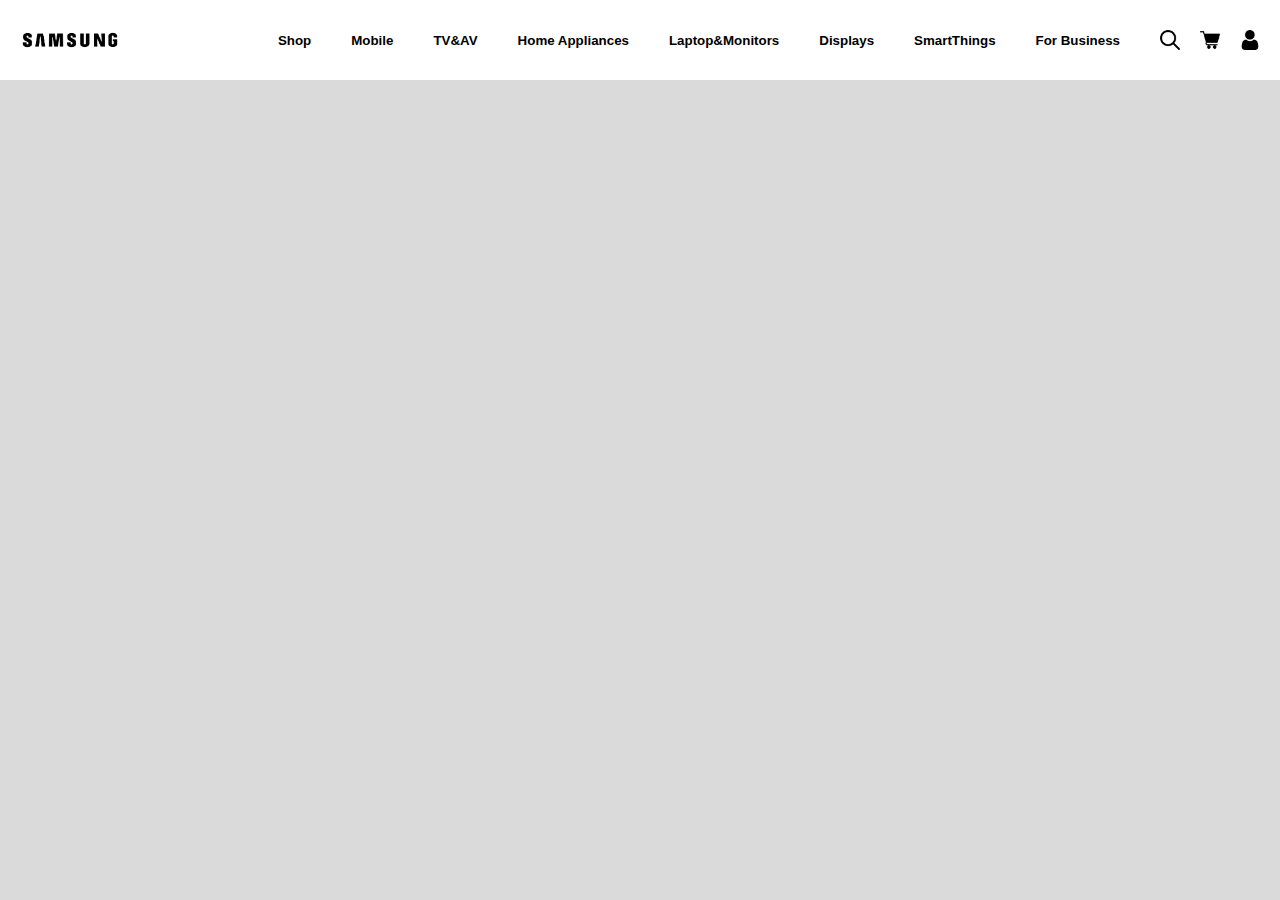
==== index.html @ a19978fe "1" ====
<!DOCTYPE html>
<html lang="en">
<head>
    <meta charset="UTF-8">
    <meta http-equiv="X-UA-Compatible" content="IE=edge">
    <meta name="viewport" content="width=device-width, initial-scale=1.0">
    <link rel="stylesheet" href="style.css">
    <link rel="window icon" href="images/s.png">
    <title>Samsung INDIA</title>
</head>
<body>
    <header>
        <div class="header">
        <div class="headerlogo"><img class="header_logo" src="images/samsunglogo.png"></div>
        <div class="sub_headings">
            <ul class="menu_list_left">
                <li class="list" id="shop">
                    <button class="list_btn" onmouseover="hoverdown_shop()" onmouseleave="hoverup_shop()" type="button">Shop</button>
                    <div class="menu_container" id="menu_container_shop">
                        <ul class="menu_container_list">
                            <li class="container_list">gdbbsgfb</li>
                            <li class="container_list">gdbbsgfb</li>
                            <li class="container_list">gdbbsgfb</li>
                            <li class="container_list">gdbbsgfb</li>
                            <li class="container_list">gdbbsgfb</li>
                            <li class="container_list">gdbbsgfb</li>
                            <li class="container_list">gdbbsgfb</li>
                        </ul>
                    </div>
                </li>
                <li class="list" id="mobile">
                    <button class="list_btn"  onmouseover="hoverdown_mobile()" onmouseleave="hoverup_mobile()" type="button">Mobile</button>
                    <div class="menu_container" id="menu_container_mobile">
                        <ul class="menu_container_list">
                            <li class="container_list">gdbbsgfb</li>
                            <li class="container_list">gdbbsgfb</li>
                            <li class="container_list">gdbbsgfb</li>
                            <li class="container_list">gdbbsgfb</li>
                            <li class="container_list">gdbbsgfb</li>
                            <li class="container_list">gdbbsgfb</li>
                            <li class="container_list">gdbbsgfb</li>
                        </ul>
                    </div>
                </li>
                <li class="list" id="tv_av">
                    <button class="list_btn"  onmouseover="hoverdown_tvav()" onmouseleave="hoverup_tvav()" type="button">TV&AV</button>
                    <div class="menu_container" id="menu_container_tvav">
                        <ul class="menu_container_list">
                            <li class="container_list">gdbbsgfb</li>
                            <li class="container_list">gdbbsgfb</li>
                            <li class="container_list">gdbbsgfb</li>
                            <li class="container_list">gdbbsgfb</li>
                            <li class="container_list">gdbbsgfb</li>
                            <li class="container_list">gdbbsgfb</li>
                            <li class="container_list">gdbbsgfb</li>
                        </ul>
                    </div>
                </li>
                <li class="list" id="homeapp">
                    <button class="list_btn"  onmouseover="hoverdown_ha()" onmouseleave="hoverup_ha()" type="button">Home Appliances</button>
                    <div class="menu_container" id="menu_container_ha">
                        <ul class="menu_container_list">
                            <li class="container_list">gdbbsgfb</li>
                            <li class="container_list">gdbbsgfb</li>
                            <li class="container_list">gdbbsgfb</li>
                            <li class="container_list">gdbbsgfb</li>
                            <li class="container_list">gdbbsgfb</li>
                            <li class="container_list">gdbbsgfb</li>
                            <li class="container_list">gdbbsgfb</li>
                        </ul>
                    </div>
                </li>
                <li class="list" id="lap_monitors">
                    <button class="list_btn"  onmouseover="hoverdown_lm()" onmouseleave="hoverup_lm()" type="button">Laptop&Monitors</button>
                    <div class="menu_container" id="menu_container_lm">
                        <ul class="menu_container_list">
                            <li class="container_list">gdbbsgfb</li>
                            <li class="container_list">gdbbsgfb</li>
                            <li class="container_list">gdbbsgfb</li>
                            <li class="container_list">gdbbsgfb</li>
                            <li class="container_list">gdbbsgfb</li>
                            <li class="container_list">gdbbsgfb</li>
                            <li class="container_list">gdbbsgfb</li>
                        </ul>
                    </div>
                </li>
                <li class="list" id="displays">
                    <button class="list_btn"  onmouseover="hoverdown_display()" onmouseleave="hoverup_display()" type="button">Displays</button>
                    <div class="menu_container" id="menu_container_display">
                        <ul class="menu_container_list">
                            <li class="container_list">gdbbsgfb</li>
                            <li class="container_list">gdbbsgfb</li>
                            <li class="container_list">gdbbsgfb</li>
                            <li class="container_list">gdbbsgfb</li>
                            <li class="container_list">gdbbsgfb</li>
                            <li class="container_list">gdbbsgfb</li>
                            <li class="container_list">gdbbsgfb</li>
                        </ul>
                    </div>
                </li>
                <li class="list" id="smart_things">
                    <button class="list_btn"  onmouseover="hoverdown_st()" onmouseleave="hoverup_st()" type="button">SmartThings</button>
                    <div class="menu_container" id="menu_container_st">
                        <ul class="menu_container_list">
                            <li class="container_list">gdbbsgfb</li>
                            <li class="container_list">gdbbsgfb</li>
                            <li class="container_list">gdbbsgfb</li>
                            <li class="container_list">gdbbsgfb</li>
                            <li class="container_list">gdbbsgfb</li>
                            <li class="container_list">gdbbsgfb</li>
                            <li class="container_list">gdbbsgfb</li>
                        </ul>
                    </div>
                </li>
            </ul>
            <ul class="menu_list_right">
                <li class="list" id="forbusiness">
                    <button class="list_btn"  type="button">For Business</button>
                </li>
                <img class="searchlogo" src="images/search.png">
                <img class="searchlogo" src="images/shopping-cart.png">
                <img class="searchlogo" src="images/user.png">
            </ul>
        </div>
        </div>
    </header>
    <script src="script.js"></script>
</body>
</html>
---- style.css ----
*{
    margin: 0;
    padding: 0;
    font-family:'Franklin Gothic Medium', 'Arial Narrow', Arial, sans-serif;
    box-sizing: border-box;
}
body{
    background-color: rgb(218, 218, 218);
}
.header{
    padding: 20px;
    gap: 2%;
    height: 80px;
    display: flex;
    flex-direction: row;
    flex-wrap: wrap;
    align-items: center;
    justify-content: space-between;
    background-color: white;
    z-index: 3;
}
.headerlogo{
    display: flex;
    align-items: center; 
}
.header_logo{
    width: 100px;
}
ul>li{
    list-style-type: none;
}
.sub_headings{
    display: flex;
    flex-wrap: wrap;
}
.menu_list_left{
    display: flex;
    flex-wrap: wrap;
    align-items: center;
}
.list{
    display: flex;
    flex-direction: column;
}
.menu_container{
    position: absolute;
    z-index: 2;
    display: block;
    background-color: #f6f6f6;
    padding-left: 90px;
    padding-right: 90px;
    padding-top: 20px;
    padding-bottom: 20px;
    border-bottom-left-radius: 20px;
    border-bottom-right-radius: 20px;
    transition: 300ms;
}
#menu_container_shop{
    top: -272px;
}
#menu_container_mobile{
    top: -272px;
}
#menu_container_tvav{
    top: -272px;
}
#menu_container_ha{
    top: -272px;
}
#menu_container_lm{
    top: -272px;
}
#menu_container_display{
    top: -272px;
}
#menu_container_st{
    top: -272px;
}

.container_list{
    padding: 3px;
}
.list_btn{
    z-index: 3;
    cursor: pointer;
    font-weight: bolder;
    border: 0px;
    padding-left: 20px;
    padding-right: 20px;
    background-color: white;
    border-radius: 50px;
    height: 25px;
}
.list_btn:hover{
    background-color: black;
    color: white;
}
.menu_list_right{
    display: flex;
    align-items: center;
    flex-wrap: wrap;
    gap: 20px;
}
.searchlogo{
    width: 20px;
    cursor: pointer;
}
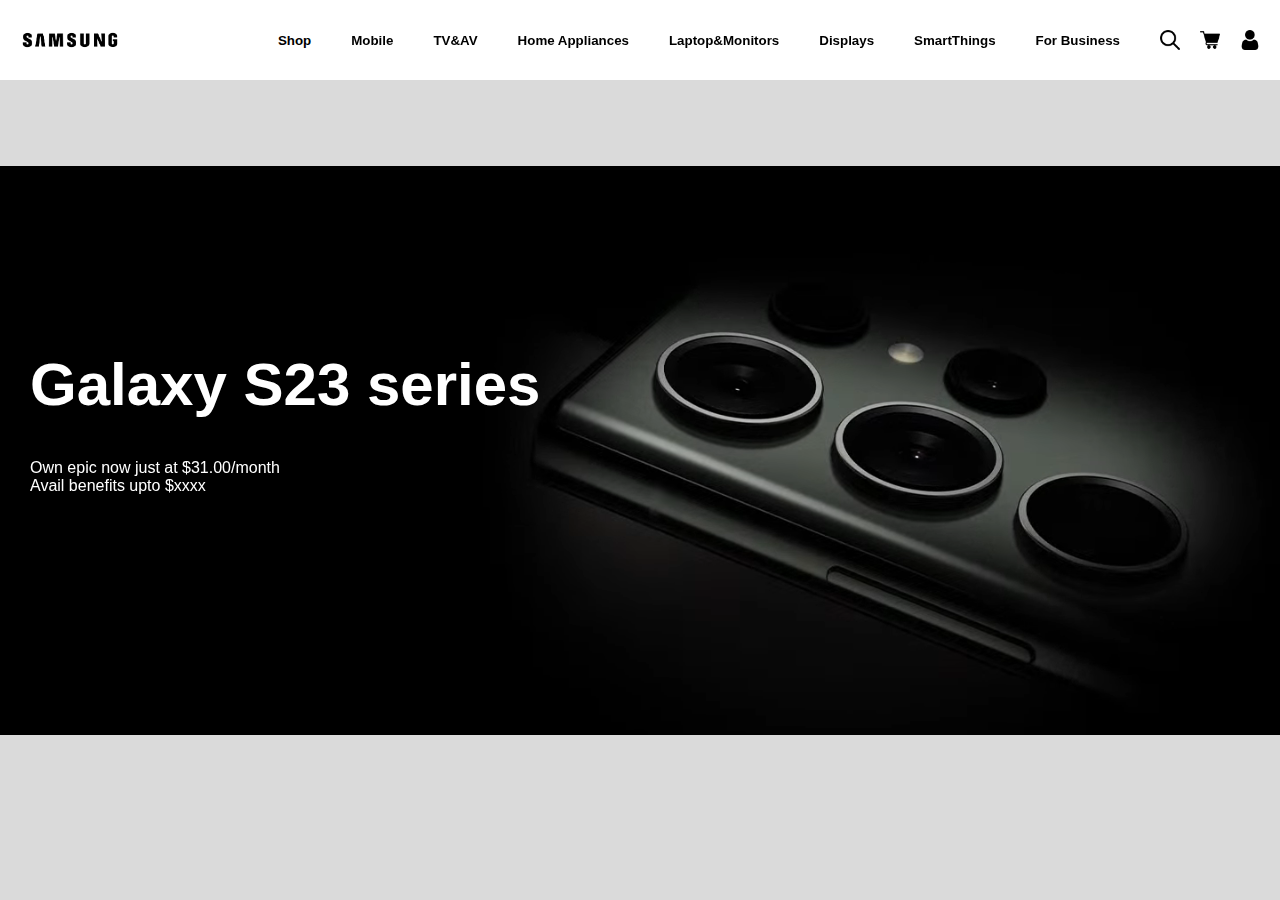
==== commit 7441d739: "2" ====
--- a/index.html
+++ b/index.html
@@ -124,6 +124,19 @@
         </div>
         </div>
     </header>
+
+    <main>
+        <div class="container1">
+            <video class="video-player" style="width: 100%; height: 100%;" loop muted autoplay = "autoplay"><source src="images/s23video.webm" type="video/mp4"></video>
+            <div class="card1">
+                <h1>Galaxy S23 series</h1>
+                <div class="card_para">
+                    <p>Own epic now just at $31.00/month</p>
+                    <p>Avail benefits upto $xxxx</p>
+                </div>
+            </div>
+        </div>
+    </main>
     <script src="script.js"></script>
 </body>
 </html>--- a/style.css
+++ b/style.css
@@ -104,4 +104,34 @@
 .searchlogo{
     width: 20px;
     cursor: pointer;
+}
+.container1{
+    color: white;
+    display: flex;
+    flex-wrap: wrap;
+}
+.video-player{
+    top: 0%;
+    position: absolute;
+    z-index: 1;
+}
+.card1{
+    top: 240px;
+    padding: 30px;
+    display: flex;
+    flex-direction: column;
+    gap: 40px;
+    position: relative;
+    z-index: 2;
+    flex-wrap: wrap;
+}
+.card1>h1{
+    font-size: 60px;
+}
+.card1>p{
+    font-weight: 100;
+}
+.card_para{
+    position: relative;
+    z-index: 2;
 }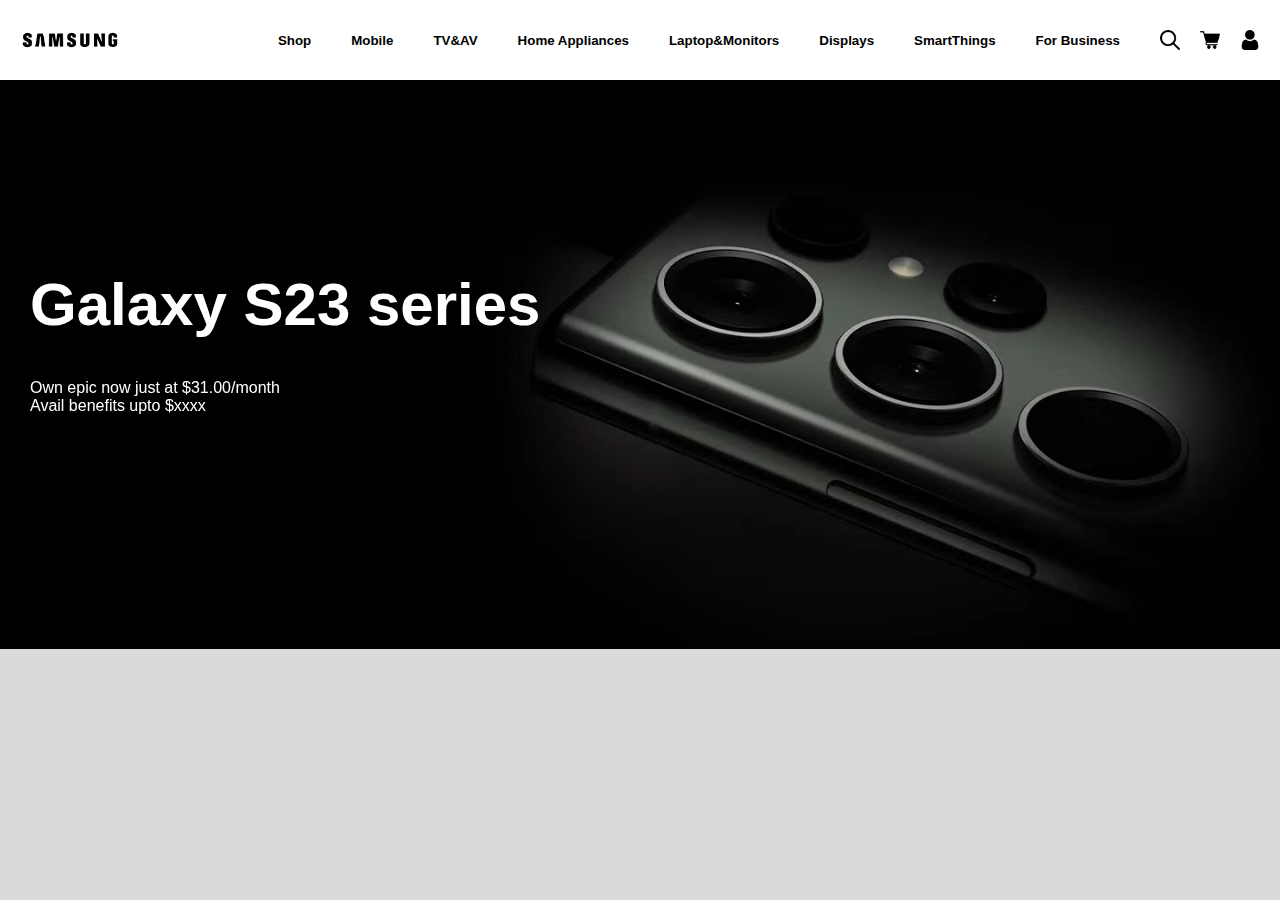
==== commit 1c8e7f0b: "3" ====
--- a/index.html
+++ b/index.html
@@ -11,7 +11,7 @@
 <body>
     <header>
         <div class="header">
-        <div class="headerlogo"><img class="header_logo" src="images/samsunglogo.png"></div>
+        <div class="headerlogo"><img class="header_logo" src="images/samsunglogo.png" onclick="dark_mode()"></div>
         <div class="sub_headings">
             <ul class="menu_list_left">
                 <li class="list" id="shop">
--- a/style.css
+++ b/style.css
@@ -6,6 +6,11 @@
 }
 body{
     background-color: rgb(218, 218, 218);
+    color: black;
+}
+.darkmode{
+    background-color: #252525;
+    color: white;
 }
 .header{
     padding: 20px;
@@ -112,7 +117,7 @@
 }
 .video-player{
     top: 0%;
-    position: absolute;
+    position: relative;
     z-index: 1;
 }
 .card1{
@@ -121,7 +126,7 @@
     display: flex;
     flex-direction: column;
     gap: 40px;
-    position: relative;
+    position: absolute;
     z-index: 2;
     flex-wrap: wrap;
 }
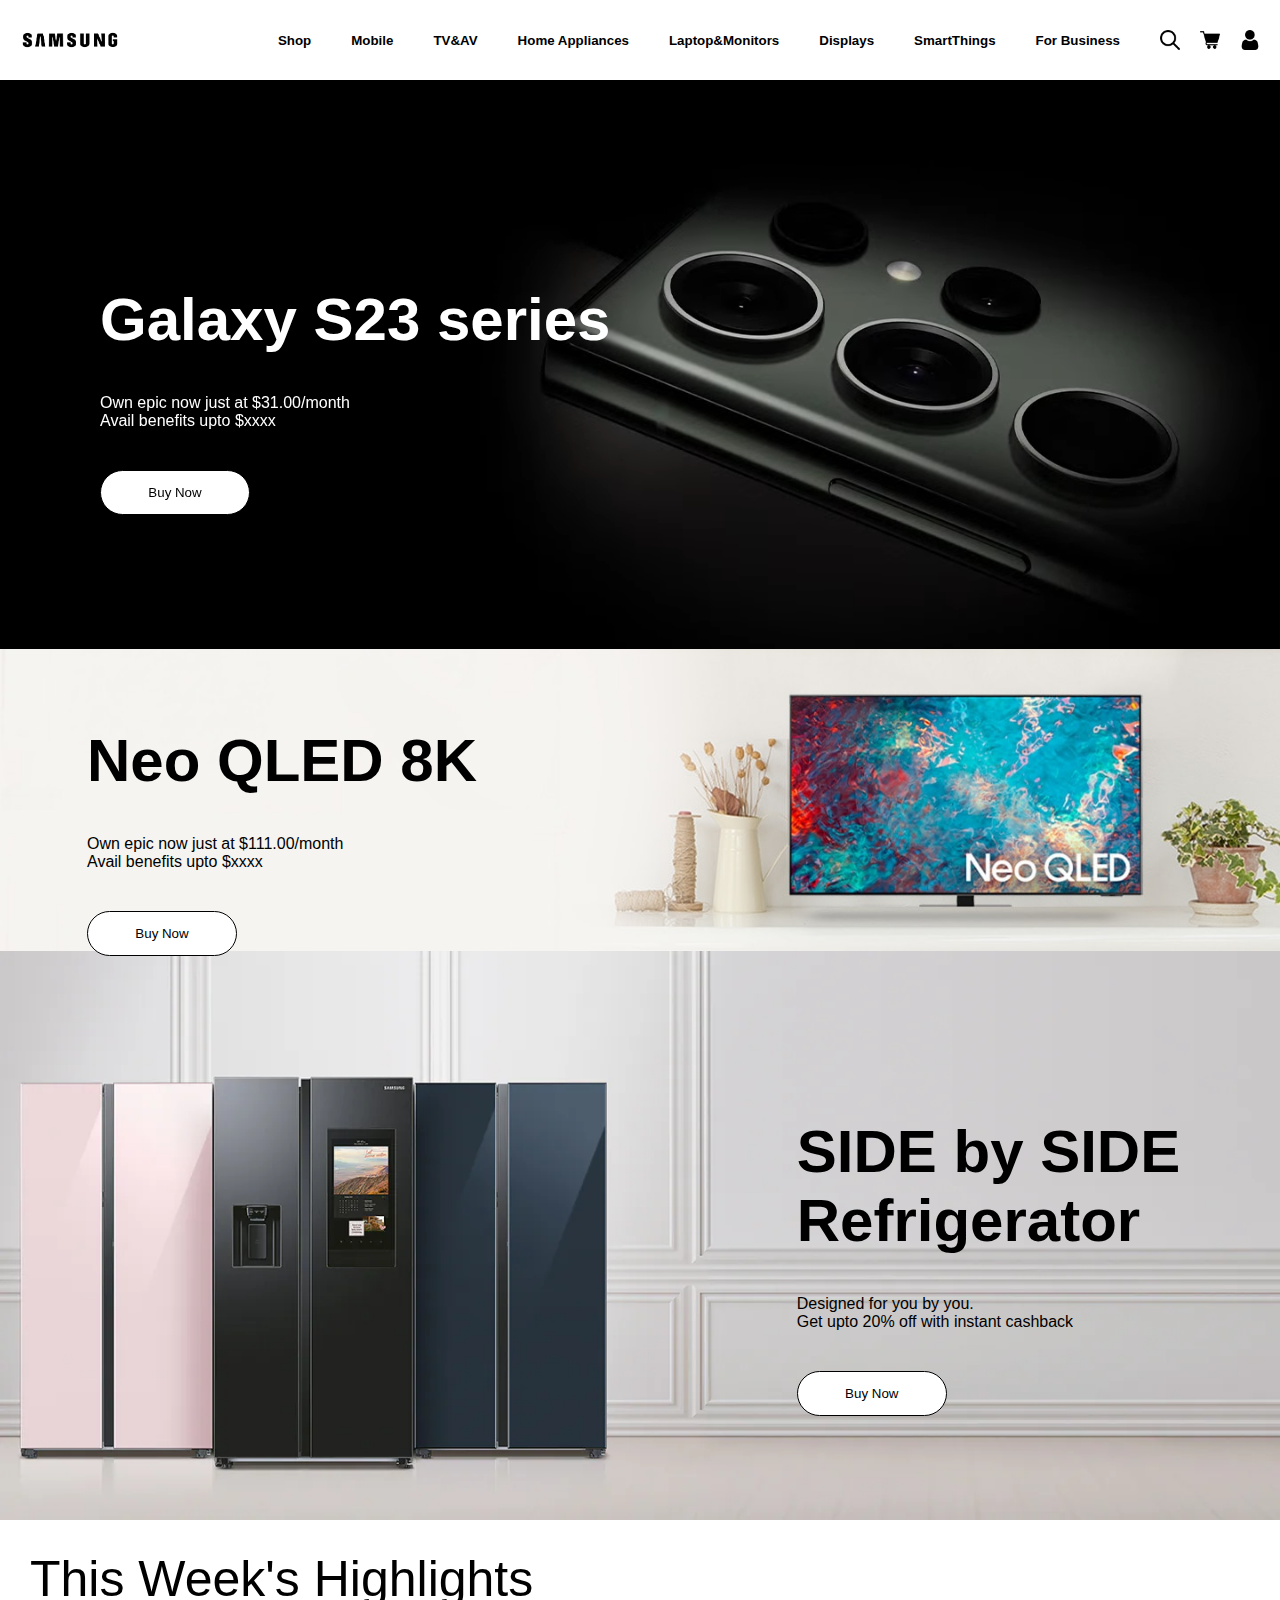
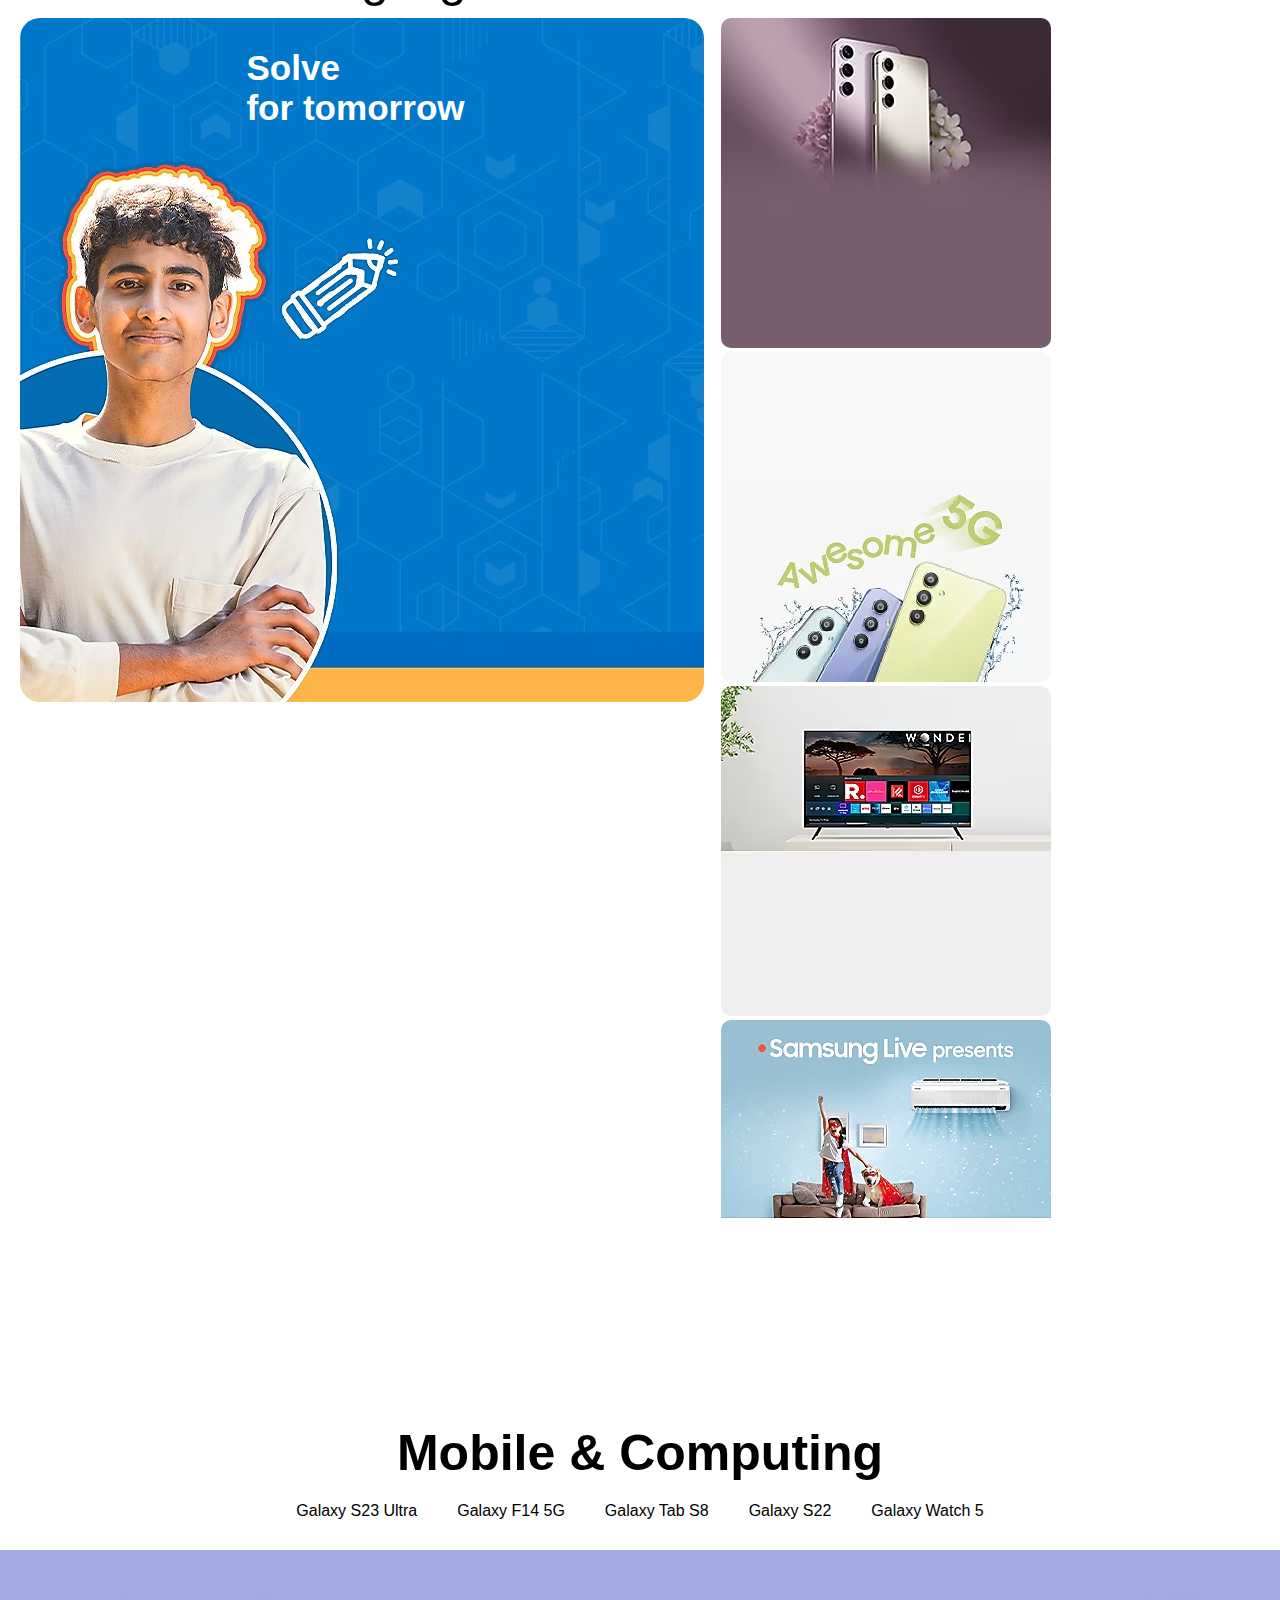
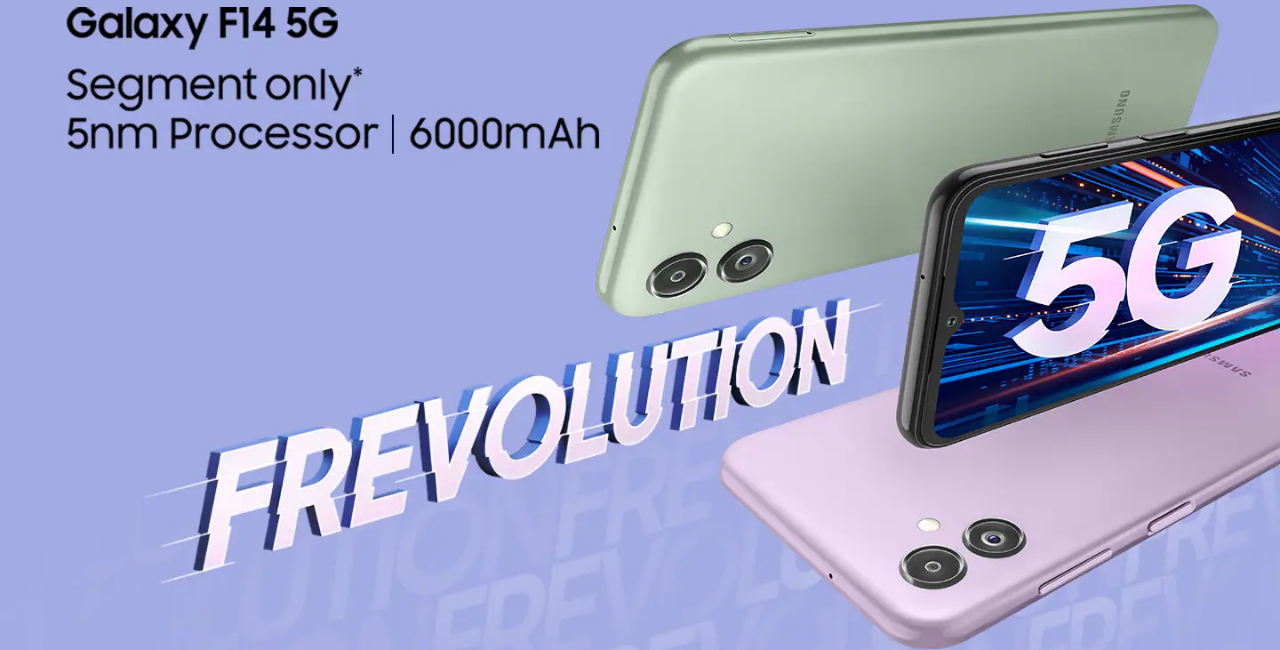
==== commit c3401158: "5" ====
--- a/index.html
+++ b/index.html
@@ -11,7 +11,7 @@
 <body>
     <header>
         <div class="header">
-        <div class="headerlogo"><img class="header_logo" src="images/samsunglogo.png" onclick="dark_mode()"></div>
+        <div class="headerlogo"><img class="header_logo" src="images/samsunglogo.png"></div>
         <div class="sub_headings">
             <ul class="menu_list_left">
                 <li class="list" id="shop">
@@ -134,9 +134,84 @@
                     <p>Own epic now just at $31.00/month</p>
                     <p>Avail benefits upto $xxxx</p>
                 </div>
+                <div class="button">
+                    <button class="btn" id="btn">Buy Now</button>
+                </div>
+            </div>
+        </div>
+        <div class="container1">
+            <img src="images/neotv.jpg">
+            <div class="card2">
+                <h1>Neo QLED 8K</h1>
+                <div class="card_para">
+                    <p>Own epic now just at $111.00/month</p>
+                    <p>Avail benefits upto $xxxx</p>
+                </div>
+                <div class="button">
+                    <button class="btn" id="btn">Buy Now</button>
+                </div>
+            </div>
+        </div>
+        <div class="container1">
+            <img src="images/frifdge.webp">
+            <div class="card3">
+                <h1>SIDE by SIDE<br>Refrigerator</h1>
+                <div class="card_para">
+                    <p>Designed for you by you.</p>
+                    <p>Get upto 20% off with instant cashback</p>
+                </div>
+                <div class="button">
+                    <button class="btn" id="btn">Buy Now</button>
+                </div>
             </div>
         </div>
     </main>
+    <main>
+        <div class="container">
+        <h1 style="font-weight: 100;font-size: 50px;">This Week's Highlights</h1>
+        <div class="cards">
+            <div class="l_area">
+                <img class="l_area_img" src="images/solve_tomorrow.avif">
+                <div class="l_area_card">
+                    <h3>Solve<br>for tomorrow</h3>
+                </div>
+            </div>
+            <div class="r_area">
+                <span class="r_area_card1">
+                <img src="images/card_img_1.avif">
+                </span>
+                <span class="r_area_card1">
+                <img src="images/card_img__2.avif">
+                </span>
+                <span class="r_area_card1">
+                <img src="images/card_img_3.avif">
+                </span>
+                <span class="r_area_card1">
+                <img src="images/card_img_4.avif">
+                </span>
+            </div>
+        </div>
+        </div>
+    </main>
+    <div class="container2">
+        <div class="cont_navbar">
+            <h1>Mobile & Computing</h1>
+            <ul class="container3_lists">
+                <li id="cont_list1" class="cont_list" onclick="image_toggle1()">Galaxy S23 Ultra</li>
+                <li id="cont_list2" class="cont_list" onclick="image_toggle2()">Galaxy F14 5G</li>
+                <li id="cont_list3" class="cont_list" onclick="image_toggle3()">Galaxy Tab S8</li>
+                <li id="cont_list4" class="cont_list" onclick="image_toggle4()">Galaxy S22</li>
+                <li id="cont_list5" class="cont_list" onclick="image_toggle5()">Galaxy Watch 5</li>
+            </ul>
+        </div>
+        <div class="container_images">
+            <img class="cont_img" id="cont_img1" src="images/sam_mob.jpg">
+            <img class="cont_img" id="cont_img2" src="images/f14.webp">
+            <img class="cont_img" id="cont_img3" src="images/tab_s8.webp">
+            <img class="cont_img" id="cont_img4" src="images/s22.webp">
+            <img class="cont_img" id="cont_img5" src="images/galaxy-watch5.webp">
+        </div>
+    </div>
     <script src="script.js"></script>
 </body>
 </html>--- a/style.css
+++ b/style.css
@@ -5,12 +5,7 @@
     box-sizing: border-box;
 }
 body{
-    background-color: rgb(218, 218, 218);
-    color: black;
-}
-.darkmode{
-    background-color: #252525;
-    color: white;
+    background-color: rgb(255, 255, 255);
 }
 .header{
     padding: 20px;
@@ -110,19 +105,39 @@
     width: 20px;
     cursor: pointer;
 }
+main{
+    display: flex;
+    flex-direction: column;
+    overflow: auto;
+    flex-wrap: wrap;
+    overflow: hidden;
+}
 .container1{
     color: white;
     display: flex;
     flex-wrap: wrap;
+    overflow: hidden;
+}
+.container1>img{
+    width: 100%;
+}
+.btn{
+    width: 150px;
+    height: 45px;
+    border: 0.5px solid;
+    border-radius: 40px;
+    background-color: #fff;
 }
 .video-player{
+    width: auto;
+    height: auto;
     top: 0%;
     position: relative;
     z-index: 1;
 }
 .card1{
-    top: 240px;
-    padding: 30px;
+    padding-inline: 100px;
+    padding-top: 16%;
     display: flex;
     flex-direction: column;
     gap: 40px;
@@ -139,4 +154,173 @@
 .card_para{
     position: relative;
     z-index: 2;
+}
+.card2{
+    color: black;
+    padding-inline: 87px;
+    padding-top: 6%;
+    display: flex;
+    flex-direction: column;
+    gap: 40px;
+    position: absolute;
+    z-index: 2;
+    flex-wrap: wrap;
+}
+
+.card2>h1{
+    font-size: 60px;
+}
+.card2>p{
+    font-weight: 100;
+}
+.card_para{
+    position: relative;
+    z-index: 2;
+}
+.card3{
+    right: 1%;
+    color: black;
+    padding-inline: 87px;
+    padding-top: 13%;
+    display: flex;
+    flex-direction: column;
+    gap: 40px;
+    position: absolute;
+    z-index: 2;
+    flex-wrap: wrap;
+}
+
+.card3>h1{
+    font-size: 60px;
+}
+.card3>p{
+    font-weight: 100;
+}
+.card_para{
+    position: relative;
+    z-index: 2;
+}
+.container{
+    display: flex;
+    flex-direction: column;
+    padding: 20px;
+}
+.container>h1{
+    padding: 10px;
+}
+.cards{
+    color:#fff;
+    display: flex;
+    gap: 30px;
+}
+.l_area{
+    transition: 300ms;
+}
+.l_area_img{
+    border-radius: 20px;
+    position: absolute;
+    z-index: 1;
+    transition: 300ms;
+    transform: scale(1);
+}
+.l_area_img:hover{
+    overflow: hidden;
+    -ms-transform: scale(1.01);
+    -webkit-transform: scale(1.01);
+    transform: scale(1.01);
+}
+.l_area_card{
+    font-size: 30px;
+    padding: 30px;
+    z-index: 2;
+    position: relative;
+    display: flex;
+    width: 671px;
+    justify-content: center;
+}
+.r_area{
+    gap: 40px;
+    grid-row: 2;
+    grid-column: 2;
+}
+.r_area_card1>h3{
+    top: 385%;
+    display: flex;
+    z-index: 5;
+    position: absolute;
+    flex-wrap: wrap;
+}
+.r_area_card1>img{
+    position: relative;
+    border-radius: 10px;
+}
+.r_area_card2>img{
+    position: relative;
+    border-radius: 10px;
+}
+.r_area_card3>img{
+    position: relative;
+    border-radius: 10px;
+}
+.r_area_card4>img{
+    position: relative;
+    border-radius: 10px;
+}
+.container2{
+    display: flex;
+    flex-wrap: wrap;
+    justify-content: center;
+    flex-direction: column;
+}
+.cont_navbar{
+    display: flex;
+    flex-direction: column;
+    position: relative;
+    align-items: center;
+    padding: 30px;
+}
+.cont_navbar>h1{
+    padding: 20px;
+    font-size: 50px;
+}
+.container3_lists{
+    display: flex;
+    gap: 40px;
+    position: relative;
+    flex-direction: row;
+}
+.cont_list{
+    transition: 4s;
+    cursor: pointer;
+}
+.cont_list:hover{
+    text-decoration: underline;
+}
+.cont_img{
+    width: 100%;
+    height: 700px;
+    position: absolute;
+}
+#cont_img1{
+    display: none;
+}
+#cont_img2{
+    object-fit: cover;
+    height: 700px;
+    display: block;
+}
+#cont_img3{
+    object-fit: cover;
+    height: 700px;
+    display: none;
+}
+#cont_img4{
+    object-fit: cover;
+    height: 700px;
+    display: none;
+}
+#cont_img5{
+    object-fit: cover;
+    height: 700px;
+    display: none;
 }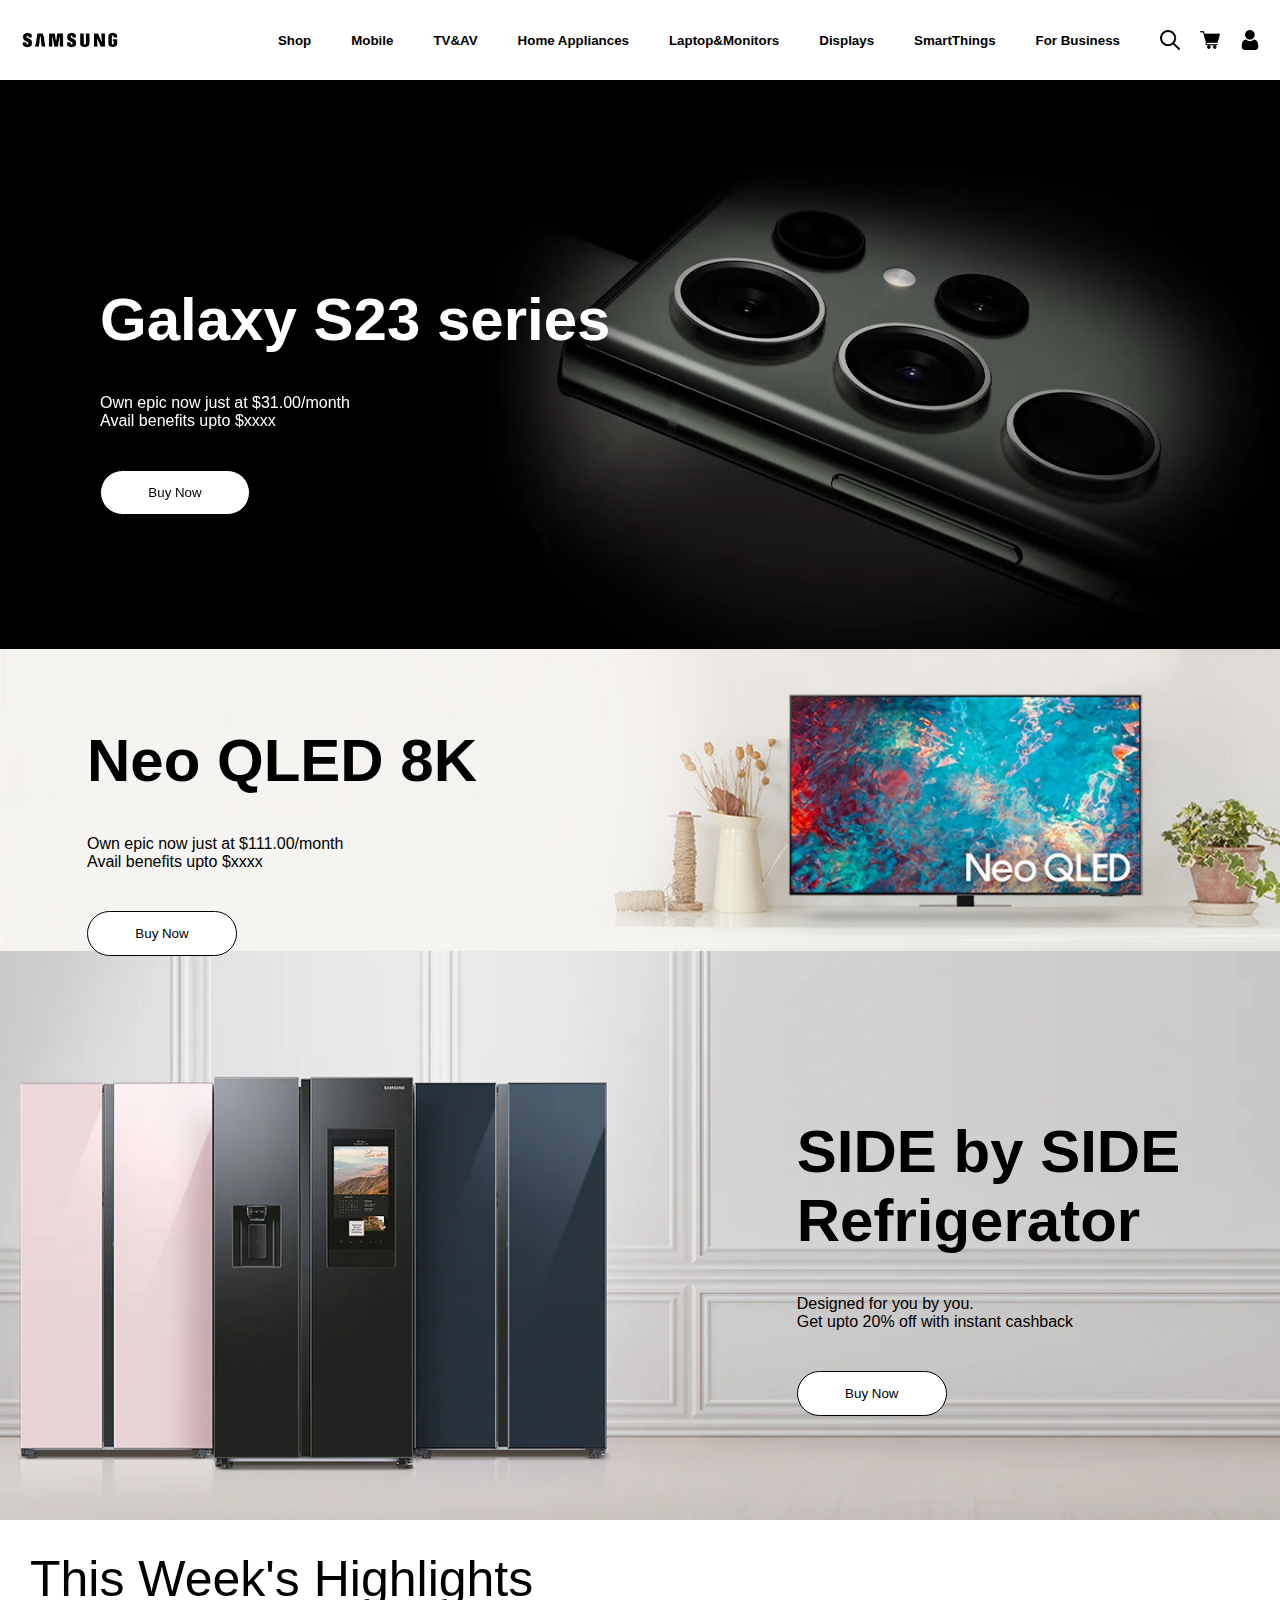
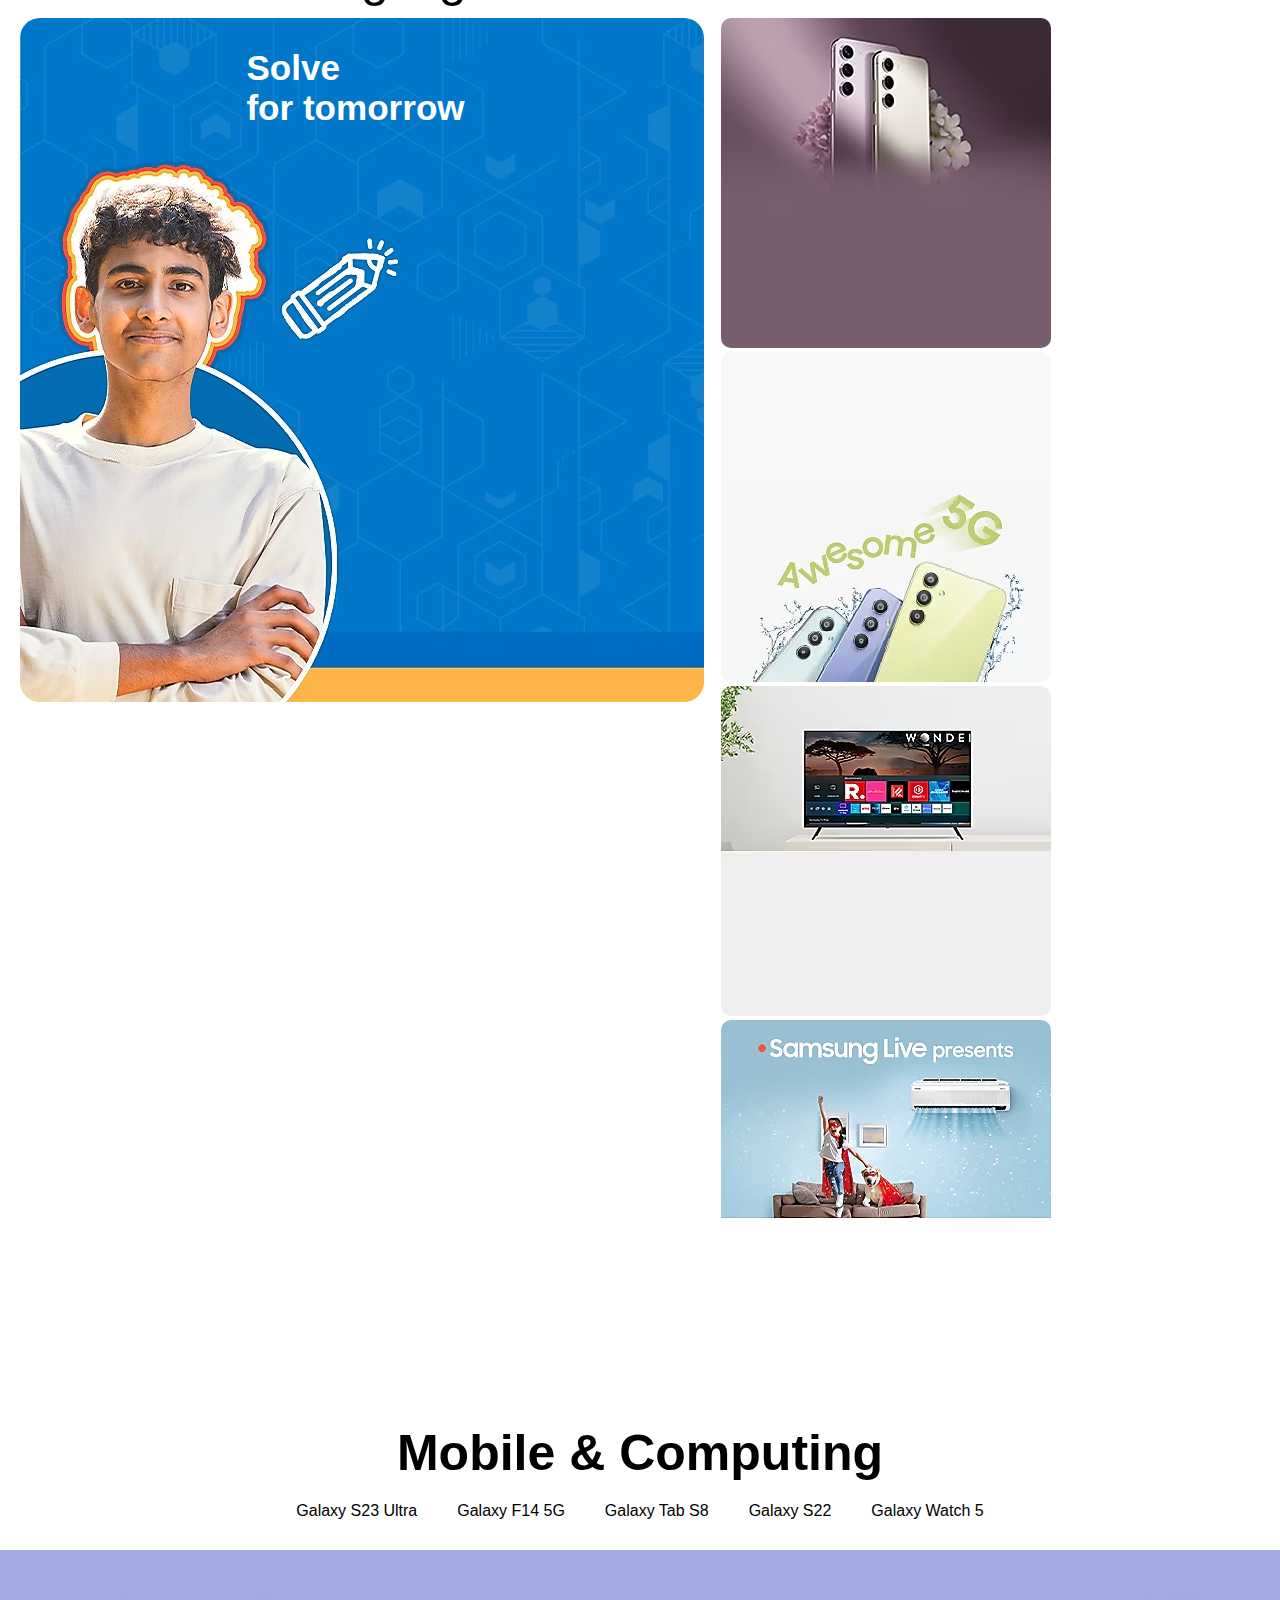
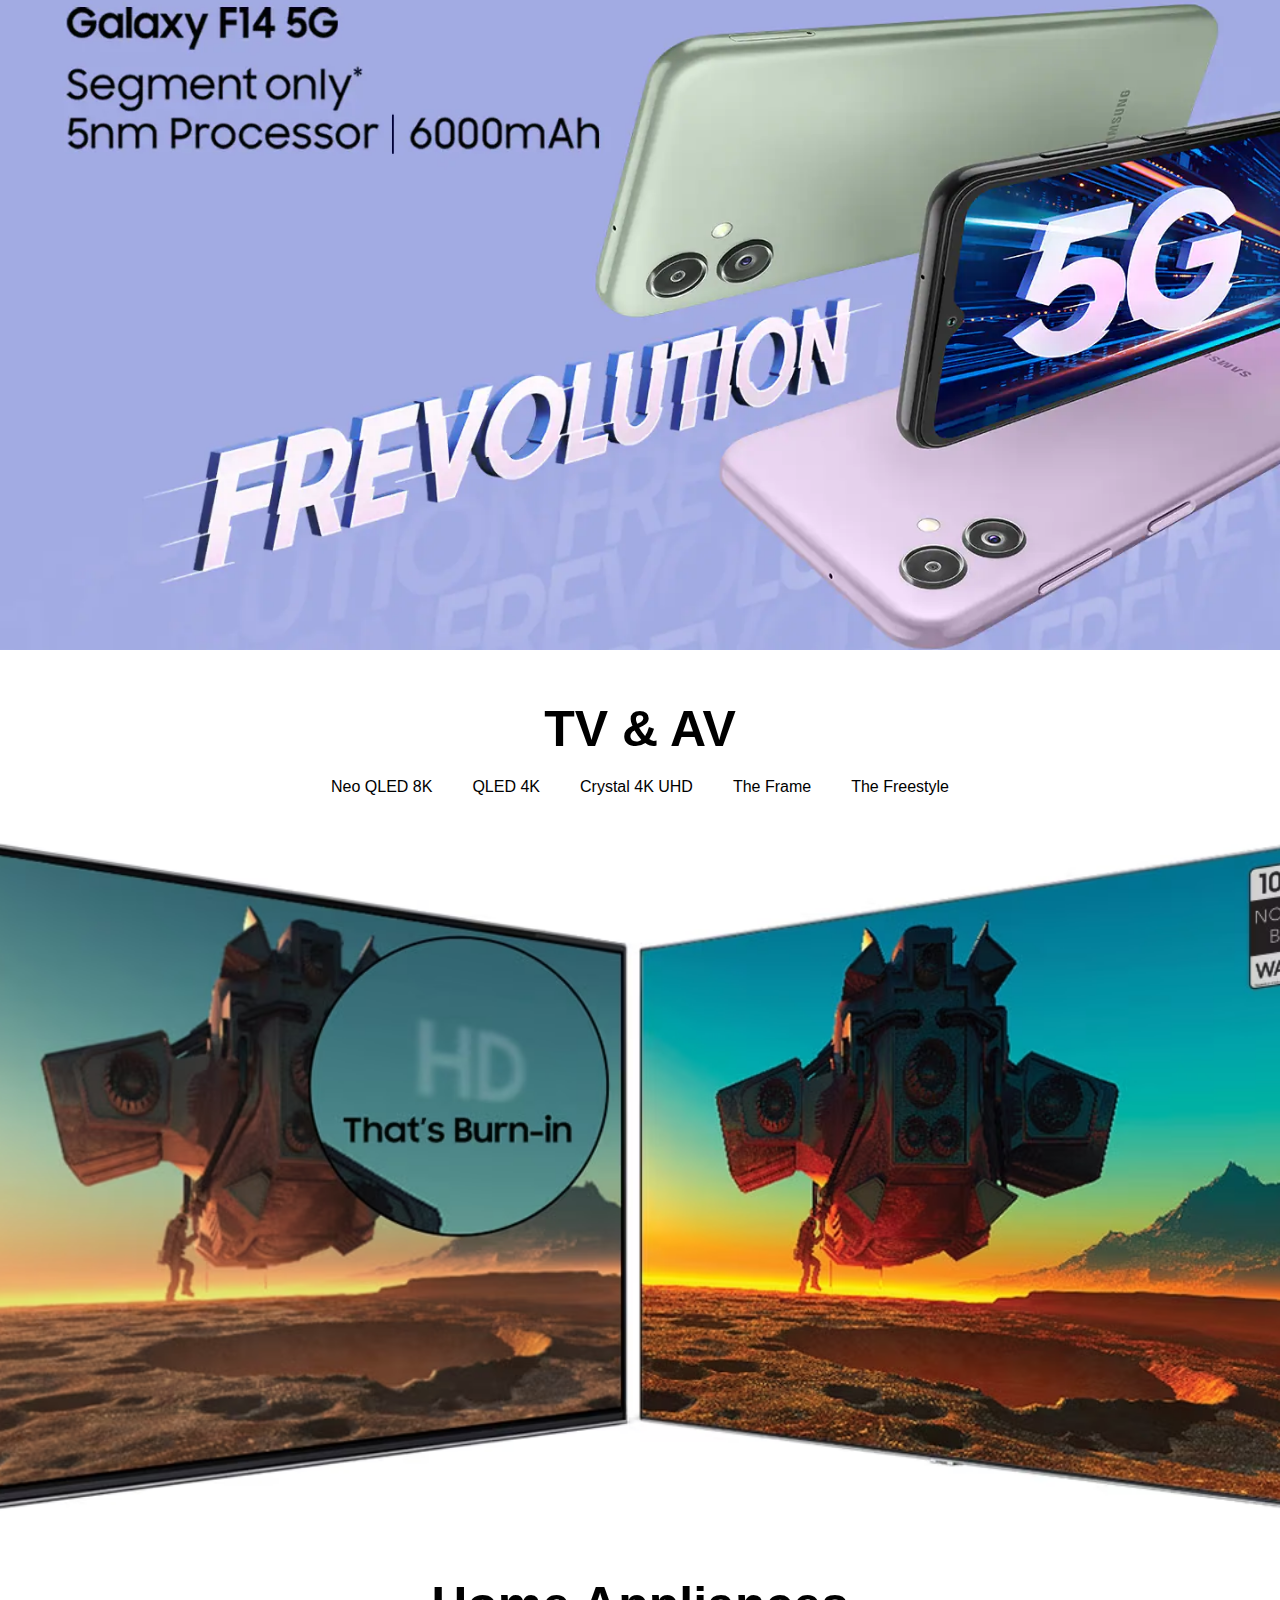
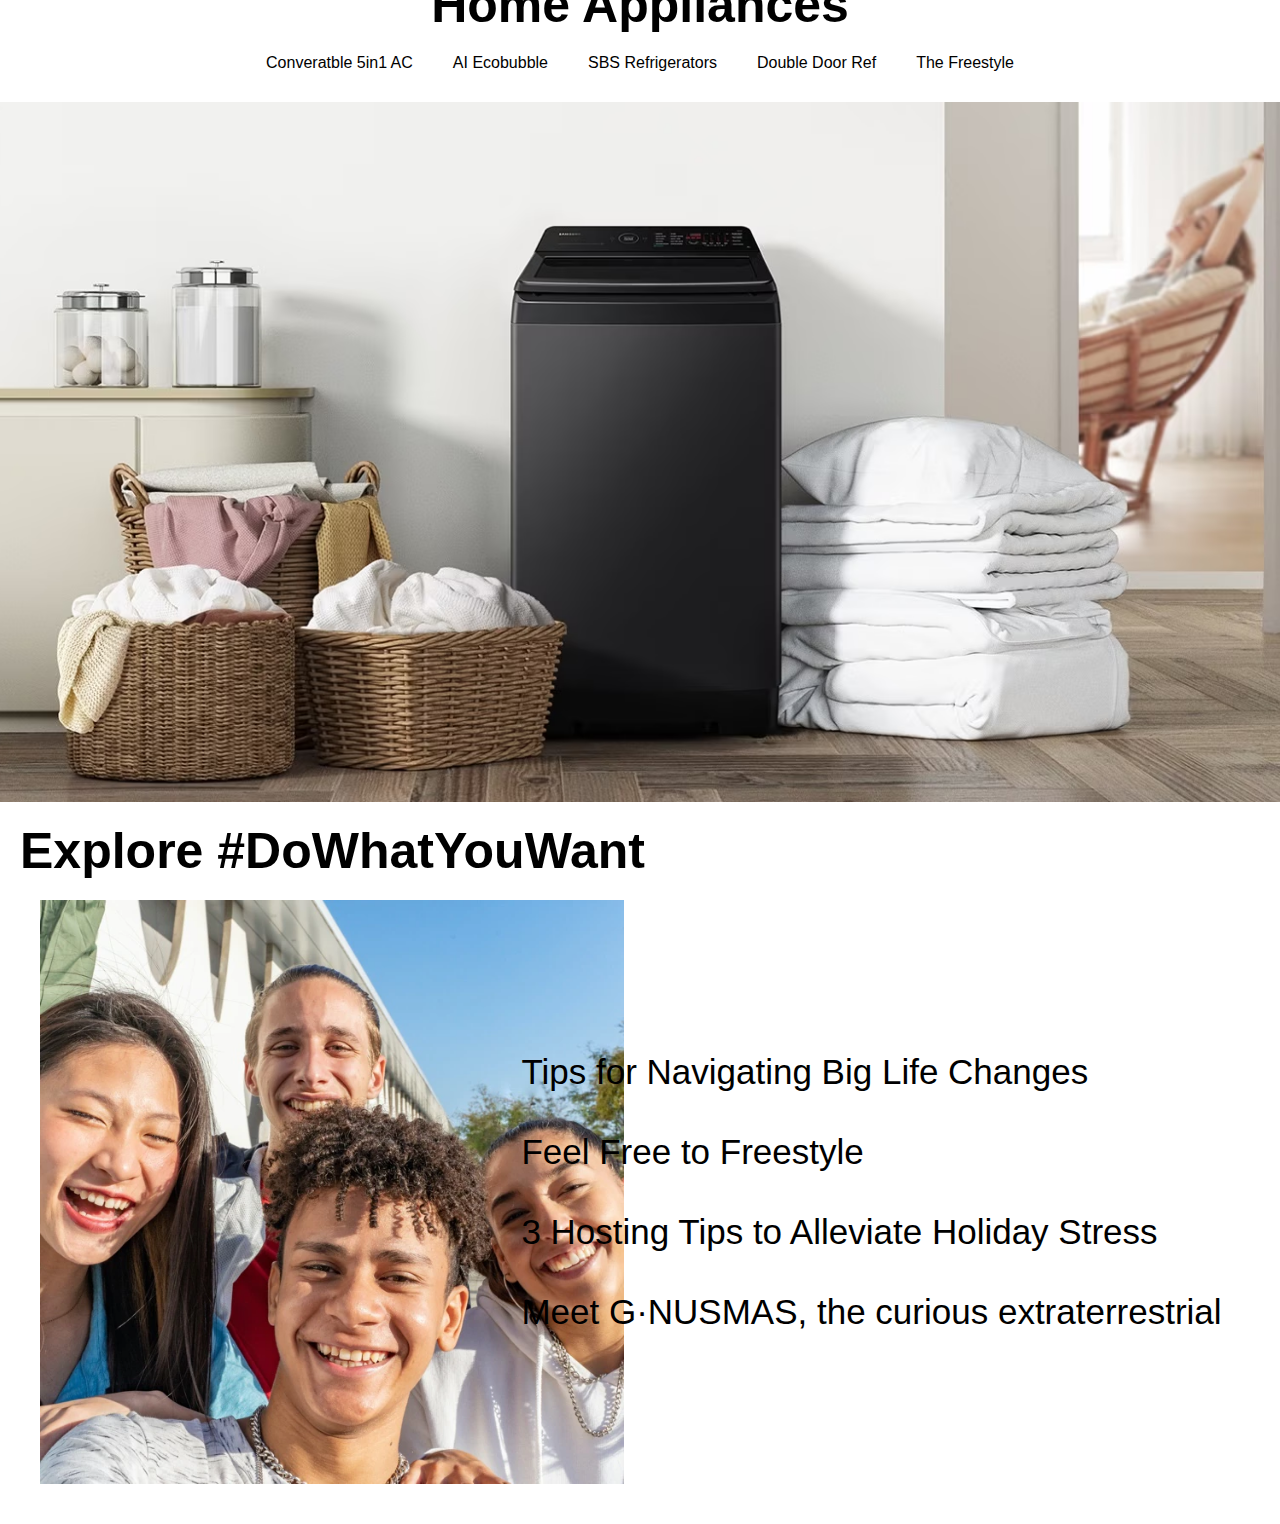
==== commit d2d099c9: "69" ====
--- a/index.html
+++ b/index.html
@@ -194,7 +194,7 @@
         </div>
     </main>
     <div class="container2">
-        <div class="cont_navbar">
+        <div class="cont2_navbar">
             <h1>Mobile & Computing</h1>
             <ul class="container3_lists">
                 <li id="cont_list1" class="cont_list" onclick="image_toggle1()">Galaxy S23 Ultra</li>
@@ -212,6 +212,65 @@
             <img class="cont_img" id="cont_img5" src="images/galaxy-watch5.webp">
         </div>
     </div>
+    <div class="container3">
+        <div class="cont3_navbar">
+            <h1>TV & AV</h1>
+            <ul class="container4_lists">
+                <li id="cont4_list1" class="cont_list" onclick="image1_toggle1()">Neo QLED 8K</li>
+                <li id="cont4_list2" class="cont_list" onclick="image2_toggle2()">QLED 4K</li>
+                <li id="cont4_list3" class="cont_list" onclick="image3_toggle3()">Crystal 4K UHD</li>
+                <li id="cont4_list4" class="cont_list" onclick="image4_toggle4()">The Frame</li>
+                <li id="cont4_list5" class="cont_list" onclick="image5_toggle5()">The Freestyle</li>
+            </ul>
+        </div>
+        <div class="container4_images">
+            <img class="cont_img" id="cont4_img1" src="images/neoqled.webp">
+            <img class="cont_img" id="cont4_img2" src="images/qled.avif">
+            <img class="cont_img" id="cont4_img3" src="images/crystaluhd.avif">
+            <img class="cont_img" id="cont4_img4" src="images/the_frame.avif">
+            <img class="cont_img" id="cont4_img5" src="images/the_freestyle.avif">
+        </div>
+    </div>
+    <div class="container4">
+        <div class="cont4_navbar">
+            <h1>Home Appliances</h1>
+            <ul class="container5_lists">
+                <li id="cont5_list1" class="cont_list" onclick="image11_toggle1()">Converatble 5in1 AC</li>
+                <li id="cont5_list2" class="cont_list" onclick="image22_toggle2()">AI Ecobubble</li>
+                <li id="cont5_list3" class="cont_list" onclick="image33_toggle3()">SBS Refrigerators</li>
+                <li id="cont5_list4" class="cont_list" onclick="image44_toggle4()">Double Door Ref</li>
+                <li id="cont5_list5" class="cont_list" onclick="image55_toggle5()">The Freestyle</li>
+            </ul>
+        </div>
+        <div class="container4_images">
+            <img class="cont_img" id="cont5_img1" src="images/5in1ac.avif">
+            <img class="cont_img" id="cont5_img2" src="images/aiecobubble.avif">
+            <img class="cont_img" id="cont5_img3" src="images/sbsfridge.avif">
+            <img class="cont_img" id="cont5_img4" src="images/doubledoorfrisge.avif">
+            <img class="cont_img" id="cont5_img5" src="images/vaccumcleaner.avif">
+        </div>
+    </div>
+
+
+    <div class="container5">
+        <h1>Explore #DoWhatYouWant</h1>
+        <div class="box">
+            <div class="container5_images">
+                <img class="cont_img1" id="cont6_img1" src="images/luli1.webp">
+                <img class="cont_img1" id="cont6_img2" src="images/luli2.webp">
+                <img class="cont_img1" id="cont6_img3" src="images/luli3.jpg">
+                <img class="cont_img1" id="cont6_img4" src="images/luli4.webp">
+            </div>
+            <div class="cont5_lists">
+            <ul>
+                <li class="cont6_list" onmouseover="image111_toggle1()">Tips for Navigating Big Life Changes</li>
+                <li class="cont6_list" onmouseover="image222_toggle2()">Feel Free to Freestyle</li>
+                <li class="cont6_list" onmouseover="image333_toggle3()">3 Hosting Tips to Alleviate Holiday Stress</li>
+                <li class="cont6_list" onmouseover="image444_toggle4()">Meet G·NUSMAS, the curious extraterrestrial</li>
+            </ul>
+            </div>
+        </div>
+    </div>
     <script src="script.js"></script>
 </body>
 </html>--- a/style.css
+++ b/style.css
@@ -272,14 +272,14 @@
     justify-content: center;
     flex-direction: column;
 }
-.cont_navbar{
+.cont2_navbar{
     display: flex;
     flex-direction: column;
     position: relative;
     align-items: center;
     padding: 30px;
 }
-.cont_navbar>h1{
+.cont2_navbar>h1{
     padding: 20px;
     font-size: 50px;
 }
@@ -323,4 +323,170 @@
     object-fit: cover;
     height: 700px;
     display: none;
+}
+.cont3_navbar{
+    display: flex;
+    flex-direction: column;
+    position: relative;
+    align-items: center;
+    padding: 30px;
+}
+.cont3_navbar>h1{
+    padding: 20px;
+    font-size: 50px;
+}
+.container4_lists{
+    display: flex;
+    gap: 40px;
+    position: relative;
+    flex-direction: row;
+}
+.container3{
+    margin-top: 700px;
+    display: flex;
+    flex-wrap: wrap;
+    justify-content: center;
+    flex-direction: column;
+}
+
+.cont_img{
+    width: 100%;
+    height: 700px;
+    position: absolute;
+}
+#cont4_img1{
+    display: none;
+}
+#cont4_img2{
+    object-fit: cover;
+    height: 700px;
+    display: block;
+}
+#cont4_img3{
+    object-fit: cover;
+    height: 700px;
+    display: none;
+}
+#cont4_img4{
+    object-fit: cover;
+    height: 700px;
+    display: none;
+}
+#cont4_img5{
+    object-fit: cover;
+    height: 700px;
+    display: none;
+}
+.container4{
+    margin-top: 700px;
+    display: flex;
+    flex-wrap: wrap;
+    justify-content: center;
+    flex-direction: column;
+}
+.cont4_navbar{
+    display: flex;
+    flex-direction: column;
+    position: relative;
+    align-items: center;
+    padding: 30px;
+}
+.cont4_navbar>h1{
+    padding: 20px;
+    font-size: 50px;
+}
+.container5_lists{
+    display: flex;
+    gap: 40px;
+    position: relative;
+    flex-direction: row;
+}
+.cont_img{
+    width: 100%;
+    height: 700px;
+    position: absolute;
+}
+#cont5_img1{
+    display: none;
+}
+#cont5_img2{
+    object-fit: cover;
+    height: 700px;
+    display: block;
+}
+#cont5_img3{
+    object-fit: cover;
+    height: 700px;
+    display: none;
+}
+#cont5_img4{
+    object-fit: cover;
+    height: 700px;
+    display: none;
+}
+#cont5_img5{
+    object-fit: cover;
+    height: 700px;
+    display: none;
+}
+.container5{
+    margin-top: 700px;
+    display: flex;
+    flex-direction: column;
+    padding: 20px;
+}
+.container5>h1{
+    font-size: 50px;
+}
+.box{
+    display: flex;
+    flex-direction: row;
+    flex-wrap: wrap;
+    align-items: center;
+}
+#cont6_img1{
+    border-radius: 20px;
+    padding: 20px;
+    width: 624px;
+    height: 624px;
+    display: block;
+}
+#cont6_img2{
+    border-radius: 20px;
+    padding: 20px;
+    width: 624px;
+    height: 624px;
+    display: none;
+}
+#cont6_img3{
+    border-radius: 20px;
+    padding: 20px;
+    width: 624px;
+    height: 624px;
+    display: none;
+}
+#cont6_img4{
+    border-radius: 20px;
+    padding: 20px;
+    width: 624px;
+    height: 624px;
+    display: none;
+}
+.cont5_lists{
+    font-size: 35px;
+    position: absolute;
+    right: 3%;
+}
+.cont6_list{
+    padding: 20px !important;
+    transition: 500ms;
+}
+.cont6_list:hover{
+    text-decoration: underline;
+}
+.cont_img1{
+    transition: 400ms;
+}
+.cont_img1:hover{
+    transform: scale(1.05);
 }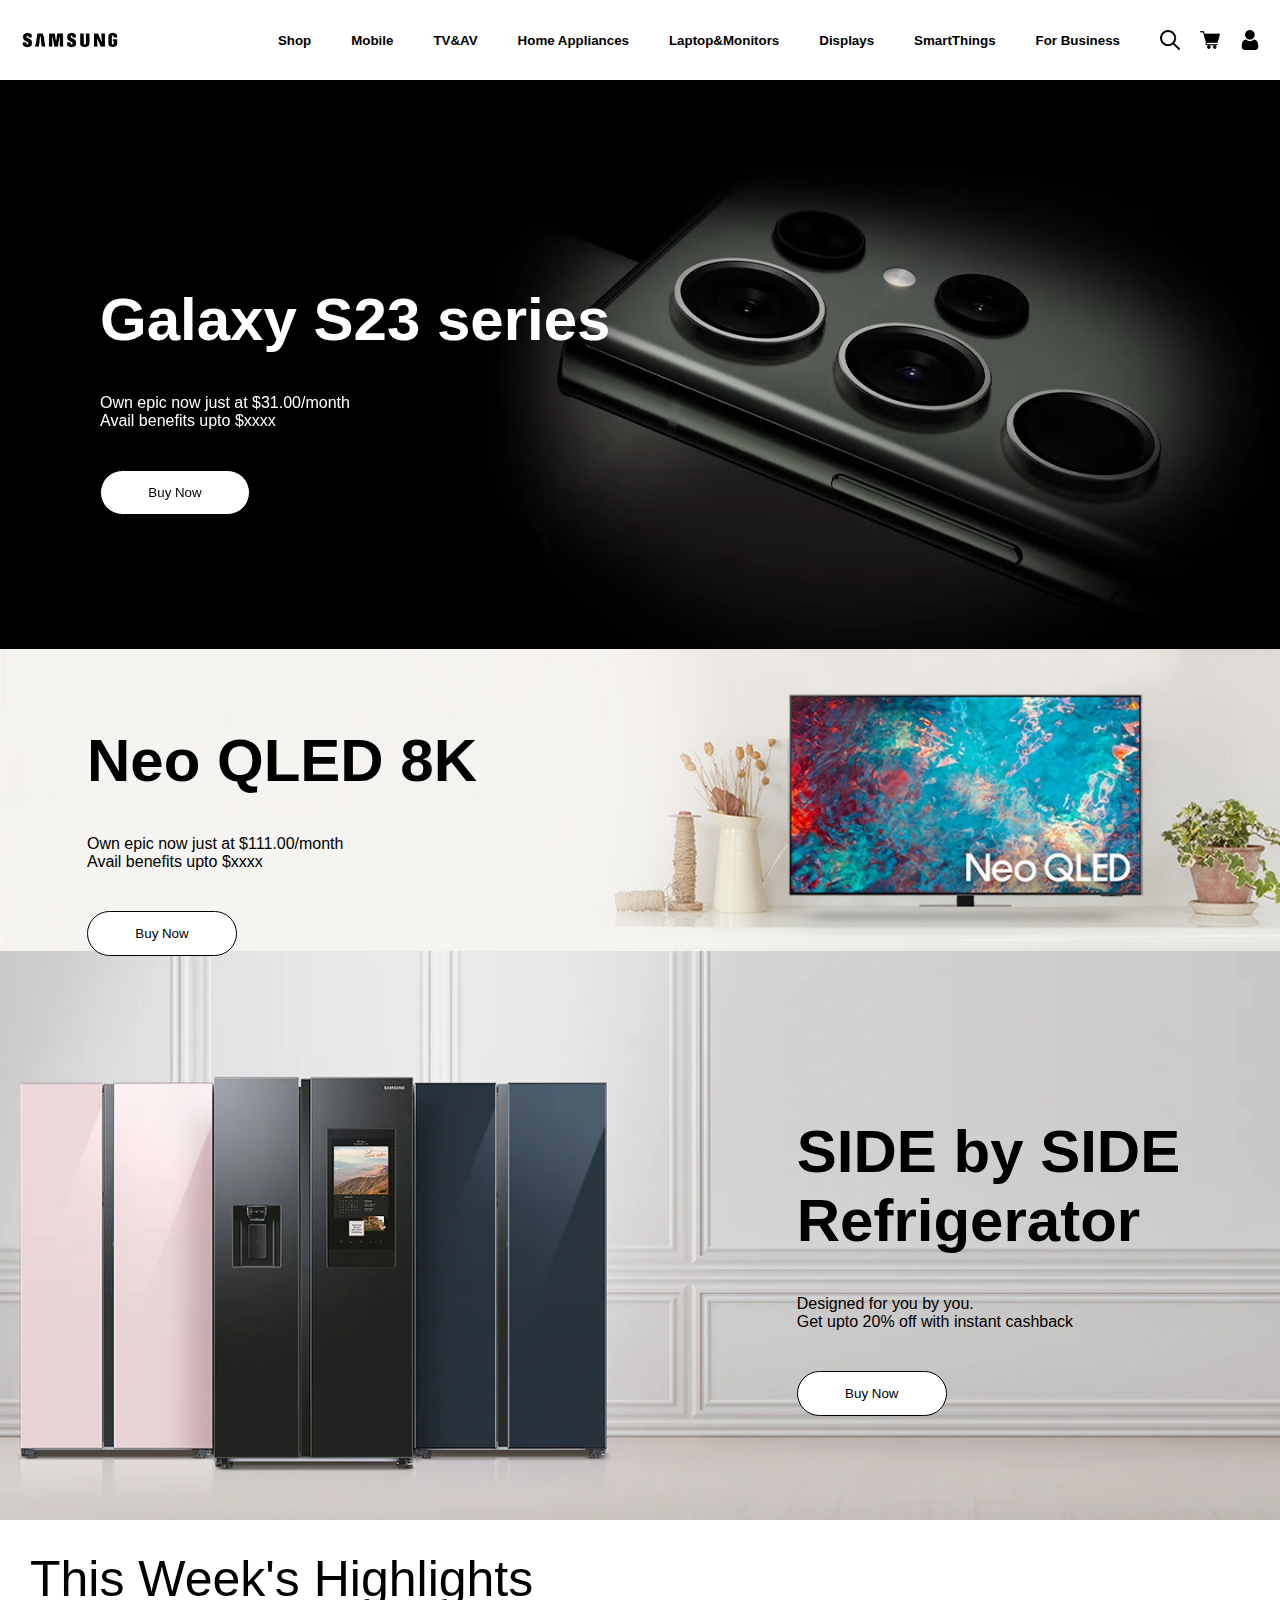
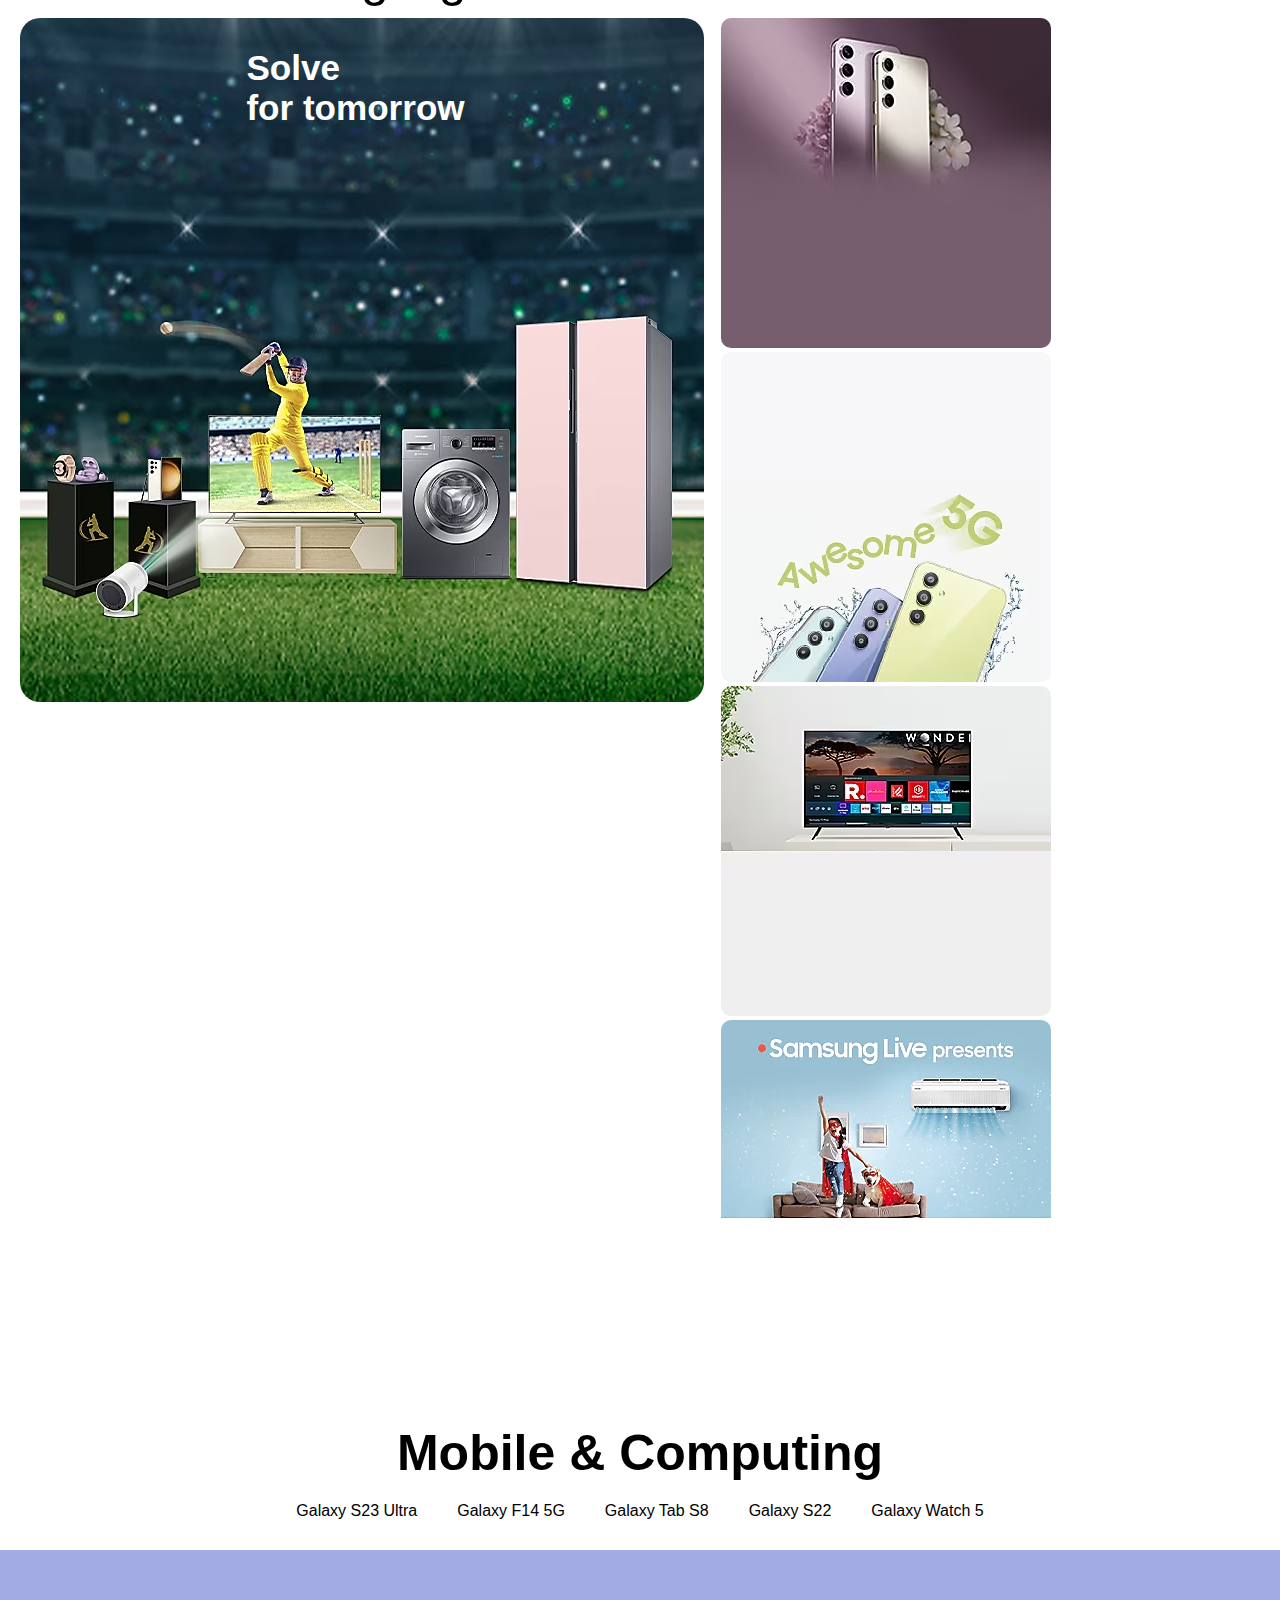
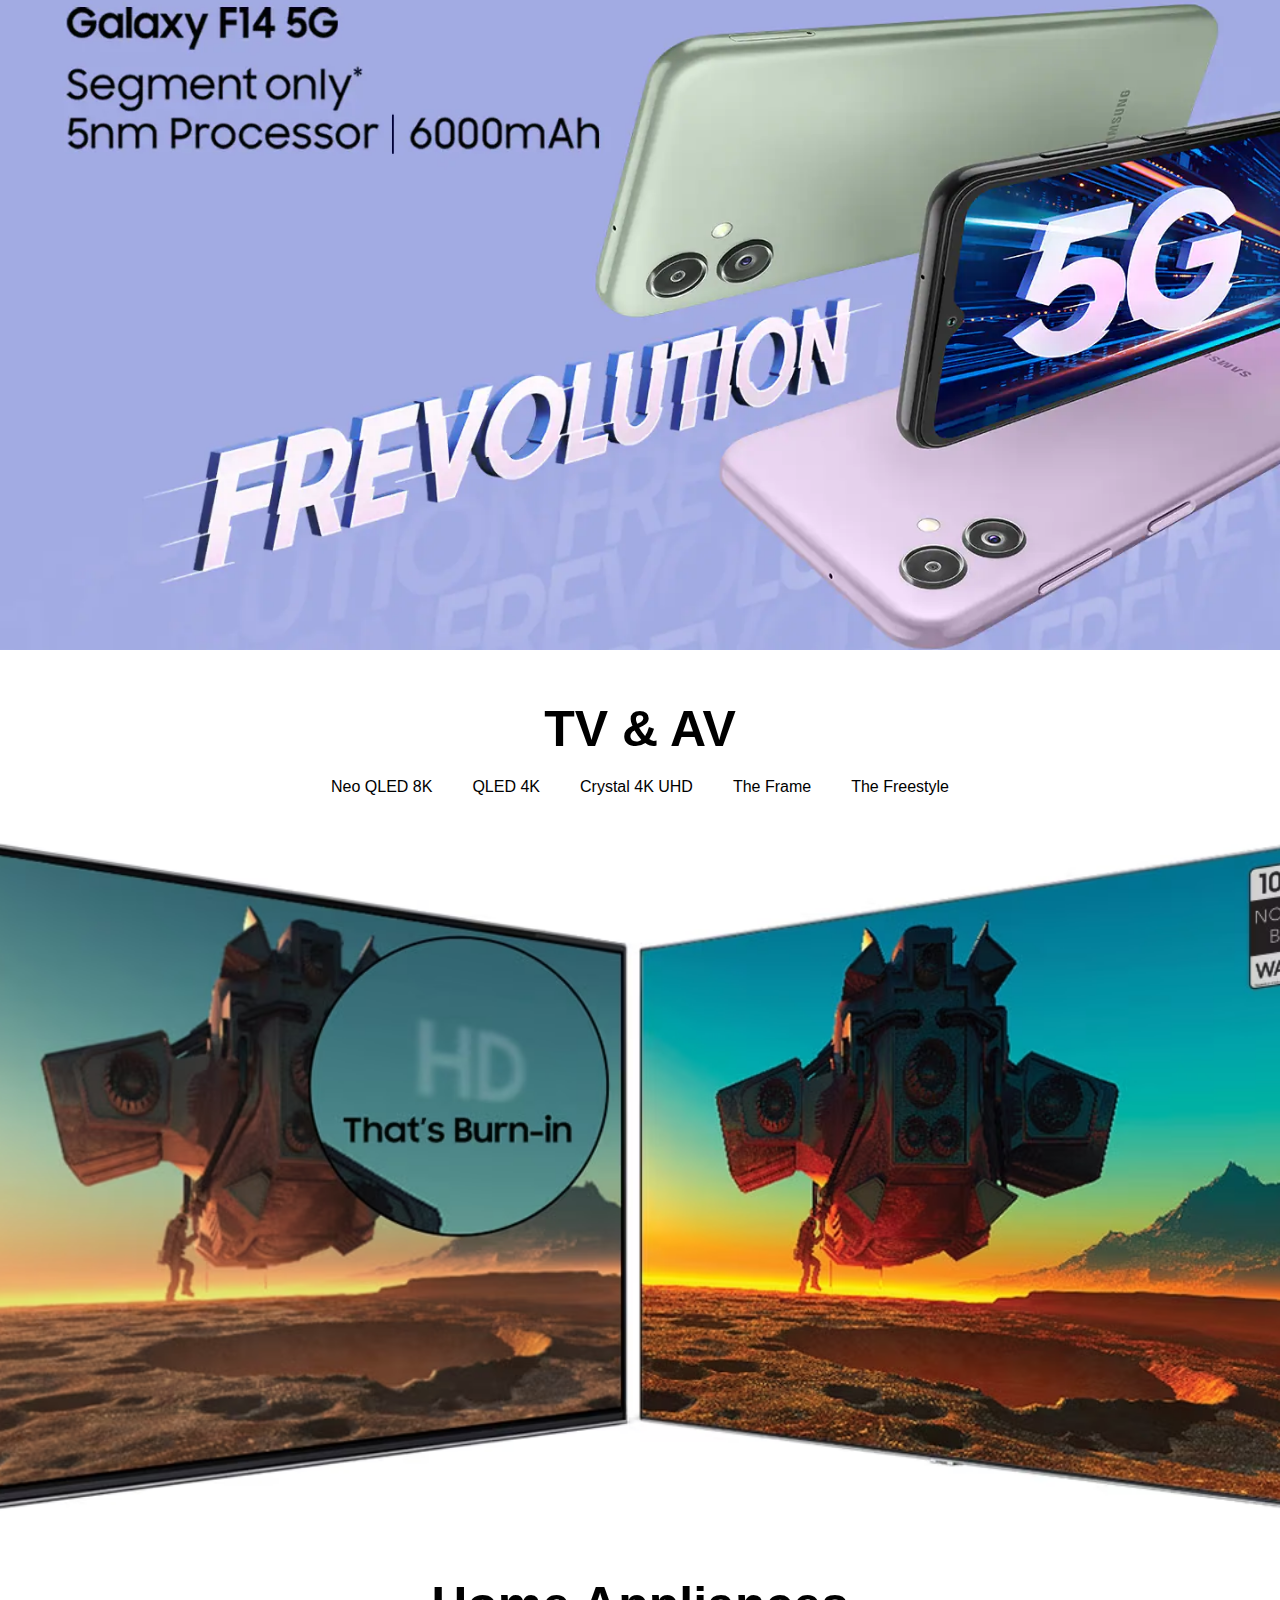
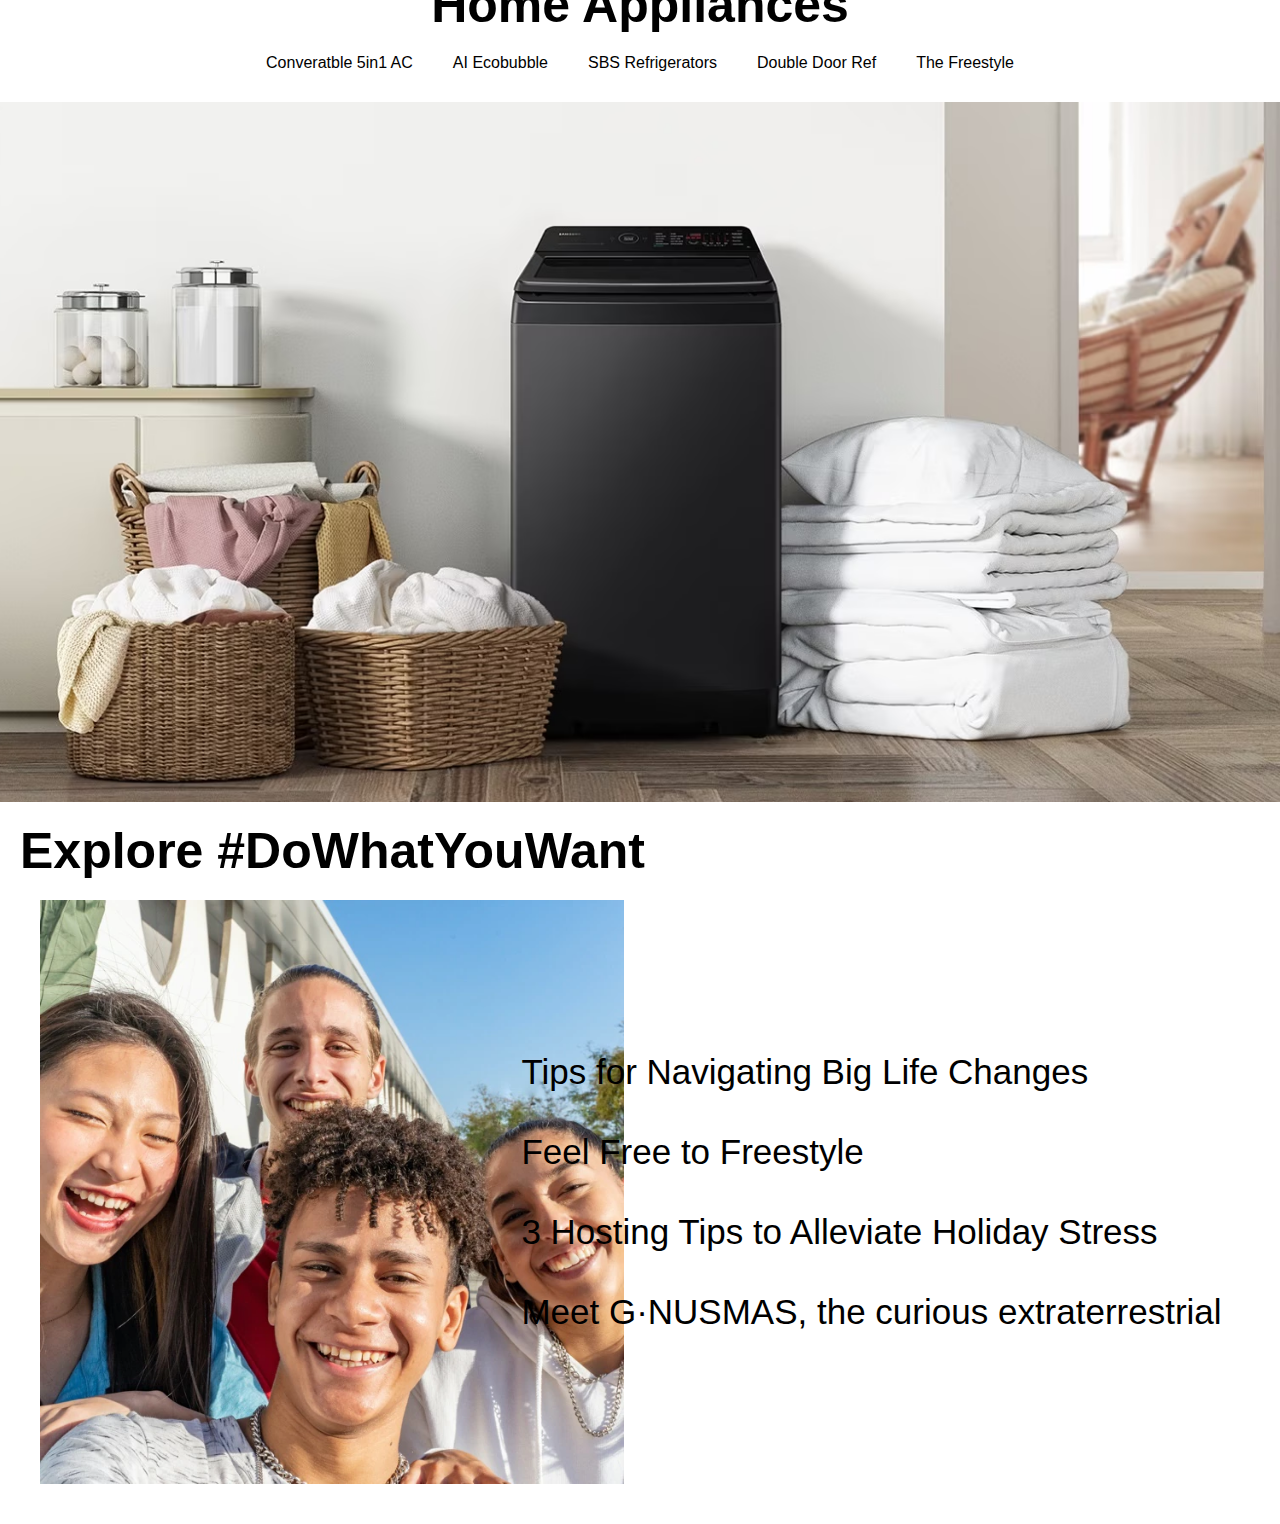
==== commit d3b7345c: "96" ====
--- a/index.html
+++ b/index.html
@@ -119,7 +119,14 @@
                 </li>
                 <img class="searchlogo" src="images/search.png">
                 <img class="searchlogo" src="images/shopping-cart.png">
-                <img class="searchlogo" src="images/user.png">
+                <img class="searchlogo" src="images/user.png" onclick="hoverdown_ls()">
+                <div class="menu_container" id="menu_container_ls">
+                    <ul class="loginsignup">
+                        <li class="container_list"><a href="signup.html">Log In / Sign Up</a></li>
+                        <li class="container_list"><a href="https://www.samsung.com/in/web/cart">Orders</a></li>
+                        <li class="container_list"><a href="#">Product Registration</a></li>
+                    </ul>
+                </div>
             </ul>
         </div>
         </div>
--- a/style.css
+++ b/style.css
@@ -95,6 +95,26 @@
     background-color: black;
     color: white;
 }
+.menu_container{}
+#menu_container_ls{
+    padding-left: 10px;
+    padding-top: 50px;
+    padding-bottom: 50px;
+    z-index: 5;
+    display: none;
+    top: 80px;
+}
+.loginsignup{}
+.container_list>a{
+    font-family: system-ui;
+    font-size: 15px;
+    text-decoration: none;
+    color: black;
+    font-weight: 400;
+}
+.container_list>a:hover{
+    font-weight: 600;
+}
 .menu_list_right{
     display: flex;
     align-items: center;
